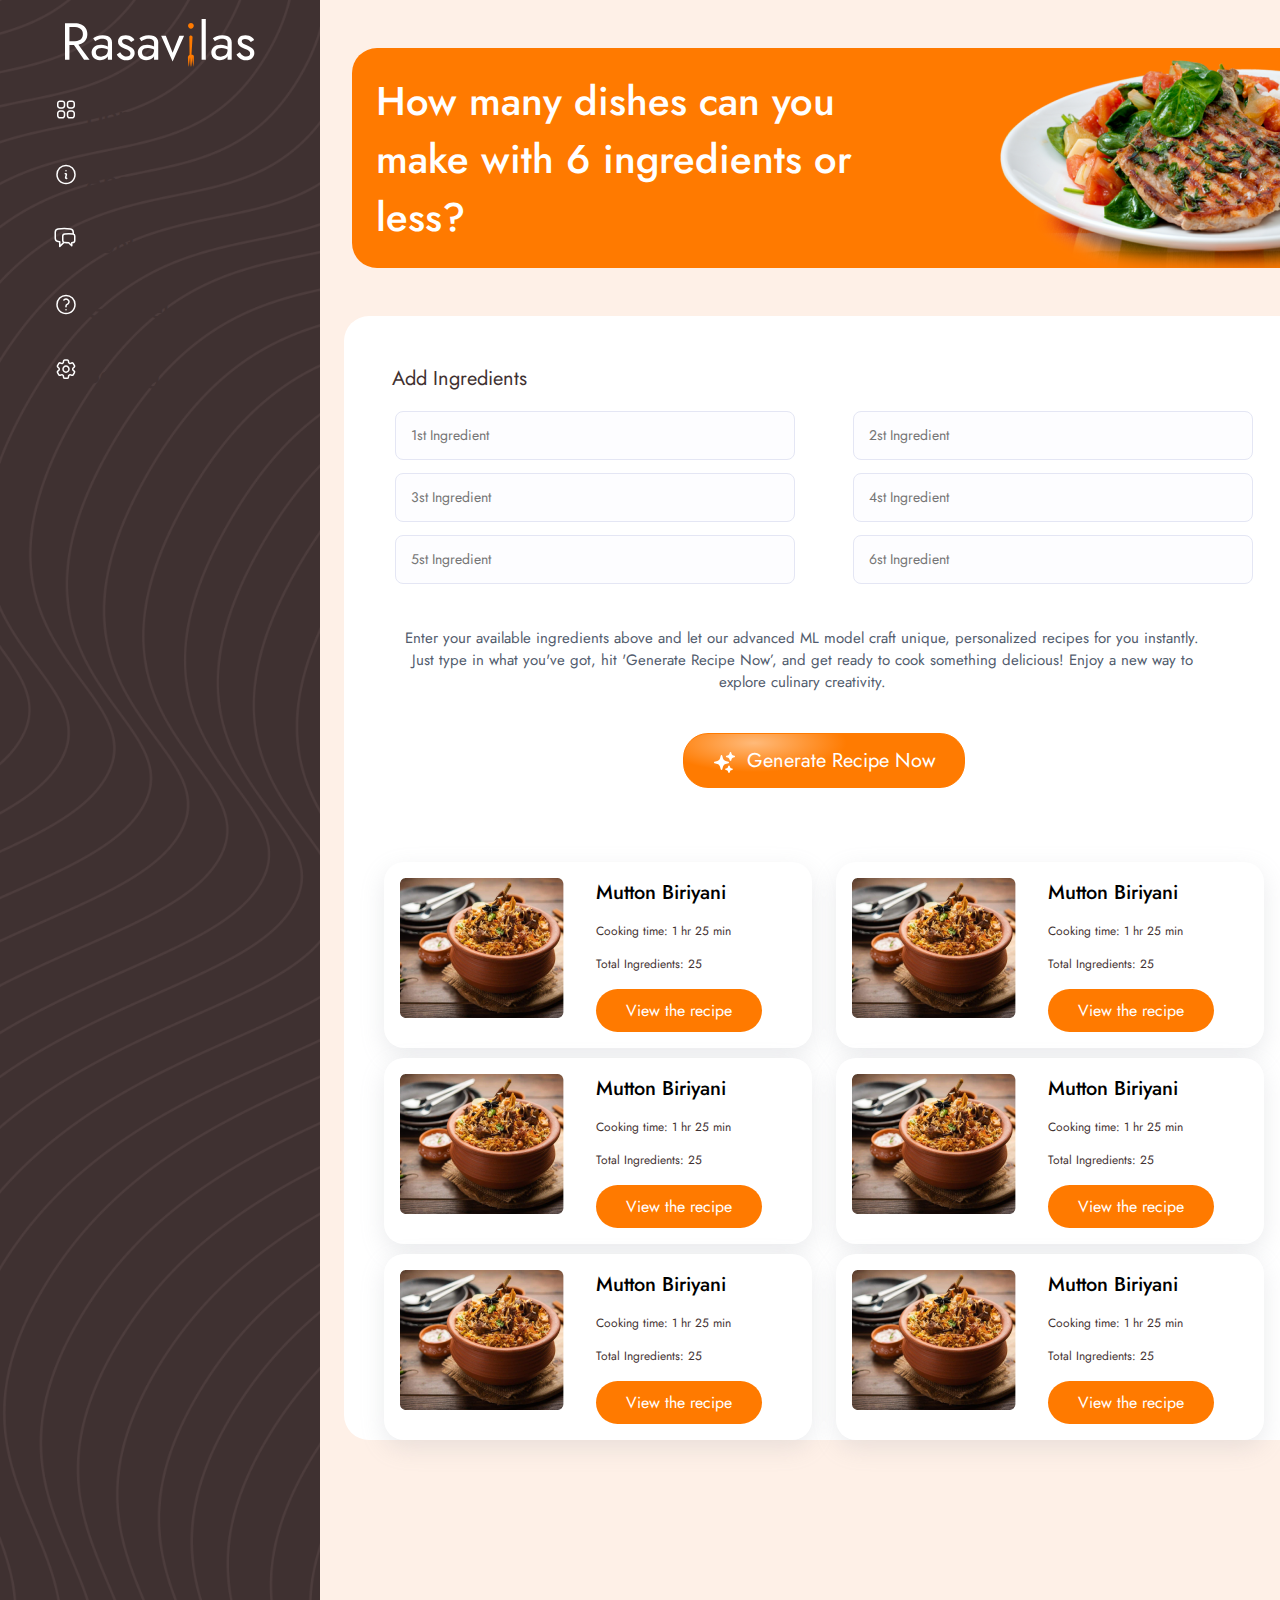
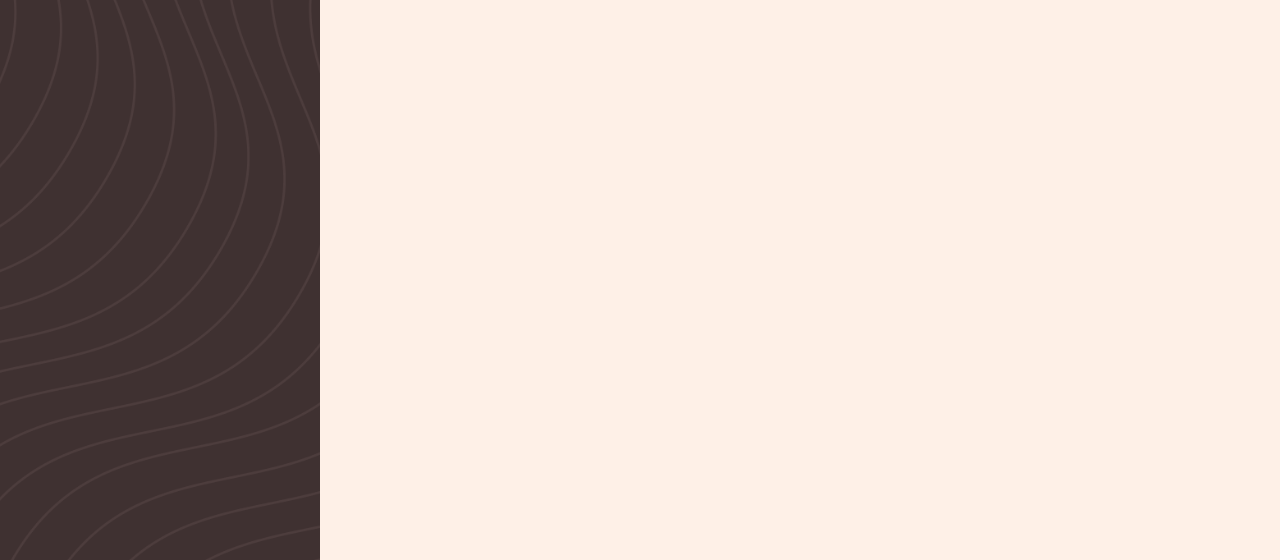
==== dashborad.html @ eaee3b4e "first commit" ====
<!DOCTYPE html>
<html lang="en">
  <head>
    <meta charset="utf-8" />
    <meta name="viewport" content="width=device-width, initial-scale=1" />
    <title>Food Generation</title>
    <link rel="stylesheet" href="./style.css" />
    <link
      href="https://cdn.jsdelivr.net/npm/bootstrap@5.3.3/dist/css/bootstrap.min.css"
      rel="stylesheet"
      integrity="sha384-QWTKZyjpPEjISv5WaRU9OFeRpok6YctnYmDr5pNlyT2bRjXh0JMhjY6hW+ALEwIH"
      crossorigin="anonymous" />
    <link rel="preconnect" href="https://fonts.googleapis.com" />
    <link rel="preconnect" href="https://fonts.gstatic.com" crossorigin />
    <link
      href="https://fonts.googleapis.com/css2?family=Jost:ital,wght@0,100..900;1,100..900&display=swap"
      rel="stylesheet" />
  </head>
  <body>
    <section class="MainContainer">
      <div class="d-flex">
        <div class="">
          <div class="dashboradSiderbar">
            <div>
              <svg
                width="190"
                height="48"
                viewBox="0 0 190 48"
                fill="none"
                xmlns="http://www.w3.org/2000/svg">
                <path
                  d="M128.728 36.6787C128.549 36.0975 127.386 35.7663 126.827 35.6733L126.491 35.6175L127.574 17.701C127.453 17.3936 127.076 16.7565 126.539 16.6673C125.086 16.2877 124.443 17.1805 124.304 17.6744C124.436 23.0967 124.674 34.3158 124.563 35.814C123.199 36.5524 122.896 37.8923 122.915 38.4699C122.972 40.8923 123.259 46.1449 123.953 47.7769C124.343 45.429 124.202 41.0967 124.703 38.0779C124.658 40.7705 125.137 46.4572 125.294 48C125.763 46.0098 125.608 40.5837 125.905 38.1054C125.767 40.6675 126.462 46.1604 126.887 47.7478C127.055 46.7415 127.295 41.1514 127.443 38.1886C127.518 40.4991 128.133 45.4386 128.425 47.831C128.899 46.0141 128.84 38.0762 128.896 37.7408C128.952 37.4054 128.952 37.4053 128.728 36.6787Z"
                  fill="#FF7A00" />
                <path
                  d="M8.97546 26.1104C8.97546 26.1104 10.4971 26.1397 11.4658 26.0507C12.4931 25.9564 13.4632 25.7564 13.4632 25.7564L24.5438 40.7323H19.0606L8.97546 26.1104ZM0 4.17767H4.43877V40.7323H0V4.17767ZM4.43877 8.09423V4.17767H9.92196C12.2893 4.17767 14.3955 4.63025 16.2407 5.53541C18.1206 6.40576 19.6002 7.65906 20.6795 9.29531C21.7935 10.9316 22.3505 12.8811 22.3505 15.144C22.3505 17.3721 21.7935 19.3217 20.6795 20.9928C19.6002 22.629 18.1206 23.8997 16.2407 24.8049C14.3955 25.6752 12.4432 26.1104 9.92196 26.1104H4.43877V22.1939H9.92196C11.4886 22.1939 12.8637 21.9153 14.0474 21.3583C15.2659 20.8013 16.2059 20.0006 16.8673 18.9562C17.5636 17.9117 17.9117 16.641 17.9117 15.144C17.9117 13.647 17.5636 12.3763 16.8673 11.3319C16.2059 10.2875 15.2659 9.48678 14.0474 8.92976C12.8637 8.37274 11.4886 8.09423 9.92196 8.09423H4.43877Z"
                  fill="white" />
                <path
                  d="M30.8401 33.3169C30.8401 34.2221 31.049 35.0054 31.4667 35.6668C31.9193 36.3283 32.5285 36.8331 33.2945 37.1812C34.0952 37.4946 35.0003 37.6512 36.0099 37.6512C37.2981 37.6512 38.4469 37.3901 39.4565 36.8679C40.5009 36.3457 41.3191 35.6146 41.9109 34.6746C42.5375 33.6999 42.8509 32.5858 42.8509 31.3325V34.5461C42.8509 36.0779 43.2164 37.2683 42.2764 38.2779C41.3713 39.2875 40.2398 40.036 38.8821 40.5234C37.5592 41.0108 36.2362 41.2545 34.9133 41.2545C33.4511 41.2545 32.076 40.9585 30.7879 40.3667C29.5346 39.7401 28.525 38.8523 27.759 37.7034C26.9931 36.5546 26.6102 35.162 26.6102 33.5258C26.6102 31.1932 27.4283 29.3307 29.0646 27.9382C30.7356 26.5108 33.0508 25.7971 36.0099 25.7971C37.7506 25.7971 39.1954 26.006 40.3443 26.4237C41.5279 26.8067 42.1411 27.0161 42.8374 27.5383C42.8374 27.9463 42.8374 27.7423 42.8374 28.1503L42.8509 30.5981C42.5657 30.3942 42.1024 30.0096 40.8143 29.6614C39.5261 29.2785 38.151 29.087 36.6888 29.087C35.3311 29.087 34.217 29.2611 33.3467 29.6092C32.5111 29.9574 31.8845 30.4448 31.4667 31.0714C31.049 31.6981 30.8401 32.4466 30.8401 33.3169ZM30.2134 22.2461L28.1768 19.165C29.082 18.5036 30.3179 17.8421 31.8845 17.1807C33.4859 16.5192 35.4007 16.1885 37.6288 16.1885C39.5087 16.1885 41.145 16.4844 42.5375 17.0762C43.9649 17.6332 45.0616 18.4514 45.8275 19.5306C46.6282 20.6098 47.0285 21.9328 47.0285 23.4994V40.7323H42.8509V24.0738C42.8509 23.2383 42.7116 22.5594 42.4331 22.0372C42.1546 21.4802 41.7542 21.045 41.232 20.7317C40.7446 20.4183 40.1702 20.1921 39.5087 20.0528C38.8473 19.9135 38.151 19.8439 37.4199 19.8439C36.2362 19.8439 35.157 19.9832 34.1822 20.2617C33.2422 20.5402 32.4415 20.8709 31.7801 21.2539C31.1186 21.6368 30.5964 21.9676 30.2134 22.2461Z"
                  fill="white" />
                <path
                  d="M55.0938 33.3691C55.5812 34.1002 56.1382 34.7791 56.7649 35.4057C57.3915 36.0324 58.1052 36.5372 58.9059 36.9201C59.7415 37.2683 60.6466 37.4423 61.6214 37.4423C62.8051 37.4423 63.7276 37.1812 64.3891 36.659C65.0854 36.102 65.4335 35.3535 65.4335 34.4135C65.4335 33.578 65.155 32.8817 64.598 32.3247C64.0758 31.7329 63.3969 31.2455 62.5614 30.8625C61.7259 30.4448 60.8381 30.0618 59.8981 29.7137C58.8537 29.2959 57.7919 28.8085 56.7126 28.2515C55.6682 27.6596 54.7805 26.9111 54.0494 26.006C53.3531 25.066 53.005 23.8997 53.005 22.5072C53.005 21.0798 53.3705 19.8961 54.1016 18.9562C54.8675 18.0162 55.8423 17.3199 57.026 16.8673C58.2445 16.4148 59.4978 16.1885 60.7859 16.1885C62.074 16.1885 63.2751 16.3973 64.3891 16.8151C65.538 17.2329 66.5476 17.7899 67.4179 18.4862C68.2883 19.1825 68.9671 19.9832 69.4545 20.8883L66.1124 23.0294C65.4509 22.1242 64.6154 21.3757 63.6058 20.7839C62.631 20.1921 61.517 19.8961 60.2637 19.8961C59.3933 19.8961 58.6448 20.0876 58.0182 20.4706C57.3915 20.8535 57.0782 21.4454 57.0782 22.2461C57.0782 22.8727 57.3219 23.4298 57.8093 23.9171C58.2967 24.4045 58.9233 24.8397 59.6892 25.2227C60.4551 25.6056 61.2559 25.9712 62.0914 26.3193C63.484 26.8763 64.7547 27.4856 65.9035 28.147C67.0524 28.7737 67.9575 29.5396 68.619 30.4447C69.3153 31.3499 69.6634 32.5162 69.6634 33.9435C69.6634 36.0324 68.8975 37.7731 67.3657 39.1656C65.8687 40.5582 63.8843 41.2545 61.4125 41.2545C59.8111 41.2545 58.3663 40.976 57.0782 40.4189C55.7901 39.8271 54.6934 39.0786 53.7883 38.1734C52.9179 37.2683 52.2565 36.3457 51.8039 35.4057L55.0938 33.3691Z"
                  fill="white" />
                <path
                  d="M77.0433 33.3169C77.0433 34.2221 77.2522 35.0054 77.6699 35.6668C78.1225 36.3283 78.7318 36.8331 79.4977 37.1812C80.2984 37.4946 81.2035 37.6512 82.2131 37.6512C83.5013 37.6512 84.6501 37.3901 85.6597 36.8679C86.7041 36.3457 87.5223 35.6146 88.1141 34.6746C88.7408 33.6999 89.0541 32.5858 89.0541 31.3325V34.4739C88.9386 36.1058 89.4196 37.2683 88.4796 38.2779C87.5745 39.2875 86.443 40.036 85.0853 40.5234C83.7624 41.0108 82.4394 41.2545 81.1165 41.2545C79.6543 41.2545 78.2792 40.9585 76.9911 40.3667C75.7378 39.7401 74.7282 38.8523 73.9622 37.7034C73.1963 36.5546 72.8134 35.162 72.8134 33.5258C72.8134 31.1932 73.6315 29.3307 75.2678 27.9382C76.9388 26.5108 79.254 25.7971 82.2131 25.7971C83.9538 25.7971 85.3986 26.006 86.5475 26.4237C87.7311 26.8067 88.3578 27.0662 89.0541 27.5885C89.0541 27.6228 89.0541 27.6211 89.0541 27.6374V30.5981C88.8472 30.3713 88.3056 30.0096 87.0175 29.6614C85.7293 29.2785 84.3542 29.087 82.892 29.087C81.5343 29.087 80.4202 29.2611 79.5499 29.6092C78.7143 29.9574 78.0877 30.4448 77.6699 31.0714C77.2522 31.6981 77.0433 32.4466 77.0433 33.3169ZM76.4166 22.2461L74.38 19.165C75.2852 18.5036 76.5211 17.8421 78.0877 17.1807C79.6891 16.5192 81.6039 16.1885 83.832 16.1885C85.7119 16.1885 87.3482 16.4844 88.7408 17.0762C90.1681 17.6332 91.2648 18.4514 92.0307 19.5306C92.8314 20.6098 93.2318 21.9328 93.2318 23.4994V40.7323H89.0541V24.0738C89.0541 23.2383 88.9148 22.5594 88.6363 22.0372C88.3578 21.4802 87.9574 21.045 87.4352 20.7317C86.9478 20.4183 86.3734 20.1921 85.7119 20.0528C85.0505 19.9135 84.3542 19.8439 83.6231 19.8439C82.4394 19.8439 81.3602 19.9832 80.3854 20.2617C79.4454 20.5402 78.6447 20.8709 77.9833 21.2539C77.3218 21.6368 76.7996 21.9676 76.4166 22.2461Z"
                  fill="white" />
                <path
                  d="M96.1333 16.7107H100.833L107.622 33.6824L114.411 16.7107H119.11L107.622 42.56L96.1333 16.7107Z"
                  fill="white" />
                <path d="M136.615 0H140.792V40.7323H136.615V0Z" fill="white" />
                <path
                  d="M150.53 33.3169C150.53 34.2221 150.739 35.0054 151.156 35.6668C151.609 36.3283 152.218 36.8331 152.984 37.1812C153.785 37.4946 154.69 37.6512 155.7 37.6512C156.988 37.6512 158.137 37.3901 159.146 36.8679C160.191 36.3457 161.009 35.6146 161.601 34.6746C162.227 33.6999 162.541 32.5858 162.541 31.3325L162.578 34.6779C162.578 34.6779 162.906 37.2683 161.966 38.2779C161.061 39.2875 159.93 40.036 158.572 40.5234C157.249 41.0108 155.926 41.2545 154.603 41.2545C153.141 41.2545 151.766 40.9585 150.478 40.3667C149.224 39.7401 148.215 38.8523 147.449 37.7034C146.683 36.5546 146.3 35.162 146.3 33.5258C146.3 31.1932 147.118 29.3307 148.754 27.9382C150.425 26.5108 152.741 25.7971 155.7 25.7971C157.44 25.7971 158.885 26.006 160.034 26.4237C161.218 26.8067 161.966 27.1304 162.541 27.5578C162.541 27.402 162.541 27.4953 162.541 27.5578V30.5981C162.541 30.5981 161.792 30.0096 160.504 29.6614C159.216 29.2785 157.841 29.087 156.379 29.087C155.021 29.087 153.907 29.2611 153.036 29.6092C152.201 29.9574 151.574 30.4448 151.156 31.0714C150.739 31.6981 150.53 32.4466 150.53 33.3169ZM149.903 22.2461L147.867 19.165C148.772 18.5036 150.008 17.8421 151.574 17.1807C153.176 16.5192 155.09 16.1885 157.319 16.1885C159.198 16.1885 160.835 16.4844 162.227 17.0762C163.655 17.6332 164.751 18.4514 165.517 19.5306C166.318 20.6098 166.718 21.9328 166.718 23.4994V40.7323H162.541V24.0738C162.541 23.2383 162.401 22.5594 162.123 22.0372C161.844 21.4802 161.444 21.045 160.922 20.7317C160.434 20.4183 159.86 20.1921 159.199 20.0528C158.537 19.9135 157.841 19.8439 157.11 19.8439C155.926 19.8439 154.847 19.9832 153.872 20.2617C152.932 20.5402 152.131 20.8709 151.47 21.2539C150.808 21.6368 150.286 21.9676 149.903 22.2461Z"
                  fill="white" />
                <path
                  d="M174.784 33.3691C175.271 34.1002 175.828 34.7791 176.455 35.4057C177.081 36.0324 177.795 36.5372 178.596 36.9201C179.431 37.2683 180.336 37.4423 181.311 37.4423C182.495 37.4423 183.417 37.1812 184.079 36.659C184.775 36.102 185.123 35.3535 185.123 34.4135C185.123 33.578 184.845 32.8817 184.288 32.3247C183.766 31.7329 183.087 31.2455 182.251 30.8625C181.416 30.4448 180.528 30.0618 179.588 29.7137C178.543 29.2959 177.482 28.8085 176.402 28.2515C175.358 27.6596 174.47 26.9111 173.739 26.006C173.043 25.066 172.695 23.8997 172.695 22.5072C172.695 21.0798 173.06 19.8961 173.791 18.9562C174.557 18.0162 175.532 17.3199 176.716 16.8673C177.934 16.4148 179.188 16.1885 180.476 16.1885C181.764 16.1885 182.965 16.3973 184.079 16.8151C185.228 17.2329 186.237 17.7899 187.108 18.4862C187.978 19.1825 188.657 19.9832 189.144 20.8883L185.802 23.0294C185.141 22.1242 184.305 21.3757 183.296 20.7839C182.321 20.1921 181.207 19.8961 179.953 19.8961C179.083 19.8961 178.335 20.0876 177.708 20.4706C177.081 20.8535 176.768 21.4454 176.768 22.2461C176.768 22.8727 177.012 23.4298 177.499 23.9171C177.986 24.4045 178.613 24.8397 179.379 25.2227C180.145 25.6056 180.946 25.9712 181.781 26.3193C183.174 26.8763 184.444 27.4856 185.593 28.147C186.742 28.7737 187.647 29.5396 188.309 30.4447C189.005 31.3499 189.353 32.5162 189.353 33.9435C189.353 36.0324 188.587 37.7731 187.055 39.1656C185.558 40.5582 183.574 41.2545 181.102 41.2545C179.501 41.2545 178.056 40.976 176.768 40.4189C175.48 39.8271 174.383 39.0786 173.478 38.1734C172.608 37.2683 171.946 36.3457 171.494 35.4057L174.784 33.3691Z"
                  fill="white" />
                <path
                  d="M123.049 6.78871C123.049 5.98799 123.328 5.30912 123.885 4.7521C124.477 4.19507 125.156 3.91656 125.922 3.91656C126.722 3.91656 127.401 4.19507 127.958 4.7521C128.515 5.30912 128.794 5.98799 128.794 6.78871C128.794 7.55462 128.515 8.23349 127.958 8.82532C127.401 9.38234 126.722 9.66086 125.922 9.66086C125.156 9.66086 124.477 9.38234 123.885 8.82532C123.328 8.23349 123.049 7.55462 123.049 6.78871Z"
                  fill="#FF7A00" />
              </svg>
            </div>
            <div class="">
              <ul>
                <li>
                  <a href="#" class="listItem">
                    <svg
                      width="24"
                      height="25"
                      viewBox="0 0 24 25"
                      fill="none"
                      xmlns="http://www.w3.org/2000/svg">
                      <path
                        d="M3.75 6.44141C3.75 5.83884 3.98705 5.26096 4.40901 4.83488C4.83097 4.4088 5.40326 4.16943 6 4.16943H8.25C8.84674 4.16943 9.41903 4.4088 9.84099 4.83488C10.2629 5.26096 10.5 5.83884 10.5 6.44141V8.71338C10.5 9.31594 10.2629 9.89383 9.84099 10.3199C9.41903 10.746 8.84674 10.9854 8.25 10.9854H6C5.40326 10.9854 4.83097 10.746 4.40901 10.3199C3.98705 9.89383 3.75 9.31594 3.75 8.71338V6.44141ZM3.75 16.2866C3.75 15.6841 3.98705 15.1062 4.40901 14.6801C4.83097 14.254 5.40326 14.0146 6 14.0146H8.25C8.84674 14.0146 9.41903 14.254 9.84099 14.6801C10.2629 15.1062 10.5 15.6841 10.5 16.2866V18.5586C10.5 19.1612 10.2629 19.739 9.84099 20.1651C9.41903 20.5912 8.84674 20.8306 8.25 20.8306H6C5.40326 20.8306 4.83097 20.5912 4.40901 20.1651C3.98705 19.739 3.75 19.1612 3.75 18.5586V16.2866ZM13.5 6.44141C13.5 5.83884 13.7371 5.26096 14.159 4.83488C14.581 4.4088 15.1533 4.16943 15.75 4.16943H18C18.5967 4.16943 19.169 4.4088 19.591 4.83488C20.0129 5.26096 20.25 5.83884 20.25 6.44141V8.71338C20.25 9.31594 20.0129 9.89383 19.591 10.3199C19.169 10.746 18.5967 10.9854 18 10.9854H15.75C15.1533 10.9854 14.581 10.746 14.159 10.3199C13.7371 9.89383 13.5 9.31594 13.5 8.71338V6.44141ZM13.5 16.2866C13.5 15.6841 13.7371 15.1062 14.159 14.6801C14.581 14.254 15.1533 14.0146 15.75 14.0146H18C18.5967 14.0146 19.169 14.254 19.591 14.6801C20.0129 15.1062 20.25 15.6841 20.25 16.2866V18.5586C20.25 19.1612 20.0129 19.739 19.591 20.1651C19.169 20.5912 18.5967 20.8306 18 20.8306H15.75C15.1533 20.8306 14.581 20.5912 14.159 20.1651C13.7371 19.739 13.5 19.1612 13.5 18.5586V16.2866Z"
                        stroke="white"
                        stroke-width="1.5"
                        stroke-linecap="round"
                        stroke-linejoin="round" />
                    </svg>

                    <div>Home</div>
                  </a>
                </li>
                <li>
                  <a href="#" class="listItem">
                    <svg
                      width="24"
                      height="25"
                      viewBox="0 0 24 25"
                      fill="none"
                      xmlns="http://www.w3.org/2000/svg">
                      <path
                        d="M11.25 11.7427L11.291 11.7225C11.4192 11.6578 11.5631 11.6316 11.7057 11.6469C11.8482 11.6622 11.9834 11.7185 12.0952 11.809C12.2071 11.8996 12.2909 12.0205 12.3368 12.1577C12.3826 12.2948 12.3886 12.4423 12.354 12.5828L11.646 15.4465C11.6111 15.587 11.6169 15.7347 11.6627 15.872C11.7084 16.0093 11.7922 16.1305 11.9041 16.2212C12.016 16.3118 12.1513 16.3682 12.294 16.3835C12.4367 16.3989 12.5807 16.3726 12.709 16.3078L12.75 16.2866M21 12.5C21 13.6934 20.7672 14.8752 20.3149 15.9778C19.8626 17.0804 19.1997 18.0822 18.364 18.9261C17.5282 19.77 16.5361 20.4394 15.4442 20.8961C14.3522 21.3528 13.1819 21.5879 12 21.5879C10.8181 21.5879 9.64778 21.3528 8.55585 20.8961C7.46392 20.4394 6.47177 19.77 5.63604 18.9261C4.80031 18.0822 4.13738 17.0804 3.68508 15.9778C3.23279 14.8752 3 13.6934 3 12.5C3 10.0897 3.94821 7.7782 5.63604 6.07389C7.32387 4.36958 9.61305 3.41211 12 3.41211C14.3869 3.41211 16.6761 4.36958 18.364 6.07389C20.0518 7.7782 21 10.0897 21 12.5ZM12 8.71338H12.008V8.72146H12V8.71338Z"
                        stroke="white"
                        stroke-width="1.5"
                        stroke-linecap="round"
                        stroke-linejoin="round" />
                    </svg>

                    <div>About Us</div>
                  </a>
                </li>
                <li>
                  <a href="#" class="listItem">
                    <svg
                      width="22"
                      height="21"
                      viewBox="0 0 22 21"
                      fill="none"
                      xmlns="http://www.w3.org/2000/svg">
                      <path
                        d="M19.25 7.011C20.134 7.295 20.75 8.139 20.75 9.108V13.394C20.75 14.53 19.903 15.494 18.77 15.587C18.43 15.614 18.09 15.639 17.75 15.659V18.75L14.75 15.75C13.396 15.75 12.056 15.695 10.73 15.587C10.4413 15.5637 10.1605 15.4813 9.905 15.345M19.25 7.011C19.0955 6.96127 18.9358 6.92939 18.774 6.916C16.0959 6.69368 13.4041 6.69368 10.726 6.916C9.595 7.01 8.75 7.973 8.75 9.108V13.394C8.75 14.231 9.21 14.974 9.905 15.345M19.25 7.011V5.137C19.25 3.516 18.098 2.111 16.49 1.902C14.4208 1.63379 12.3365 1.49951 10.25 1.5C8.135 1.5 6.052 1.637 4.01 1.902C2.402 2.111 1.25 3.516 1.25 5.137V11.363C1.25 12.984 2.402 14.389 4.01 14.598C4.587 14.673 5.167 14.738 5.75 14.792V19.5L9.905 15.345"
                        stroke="white"
                        stroke-width="1.5"
                        stroke-linecap="round"
                        stroke-linejoin="round" />
                    </svg>

                    <div>Contact Us</div>
                  </a>
                </li>
                <li>
                  <a href="#" class="listItem">
                    <svg
                      width="24"
                      height="25"
                      viewBox="0 0 24 25"
                      fill="none"
                      xmlns="http://www.w3.org/2000/svg">
                      <path
                        d="M9.879 7.97524C11.05 6.94023 12.95 6.94023 14.121 7.97524C15.293 9.01025 15.293 10.6885 14.121 11.7235C13.918 11.9042 13.691 12.0527 13.451 12.1698C12.706 12.5343 12.001 13.1786 12.001 14.0146V14.772M21 12.5C21 13.6934 20.7672 14.8752 20.3149 15.9778C19.8626 17.0804 19.1997 18.0822 18.364 18.9261C17.5282 19.77 16.5361 20.4394 15.4442 20.8961C14.3522 21.3528 13.1819 21.5879 12 21.5879C10.8181 21.5879 9.64778 21.3528 8.55585 20.8961C7.46392 20.4394 6.47177 19.77 5.63604 18.9261C4.80031 18.0822 4.13738 17.0804 3.68508 15.9778C3.23279 14.8752 3 13.6934 3 12.5C3 10.0897 3.94821 7.7782 5.63604 6.07389C7.32387 4.36958 9.61305 3.41211 12 3.41211C14.3869 3.41211 16.6761 4.36958 18.364 6.07389C20.0518 7.7782 21 10.0897 21 12.5ZM12 17.8013H12.008V17.8093H12V17.8013Z"
                        stroke="white"
                        stroke-width="1.5"
                        stroke-linecap="round"
                        stroke-linejoin="round" />
                    </svg>

                    <div>Get Help</div>
                  </a>
                </li>
                <li>
                  <a href="#" class="listItem">
                    <svg
                      width="24"
                      height="25"
                      viewBox="0 0 24 25"
                      fill="none"
                      xmlns="http://www.w3.org/2000/svg">
                      <path
                        d="M9.59396 3.97848C9.68396 3.43118 10.154 3.0293 10.704 3.0293H13.297C13.847 3.0293 14.317 3.43118 14.407 3.97848L14.62 5.27199C14.683 5.64964 14.933 5.96469 15.265 6.15048C15.339 6.19087 15.412 6.23429 15.485 6.27872C15.809 6.47664 16.205 6.53823 16.56 6.40393L17.777 5.94348C18.0264 5.84877 18.301 5.84652 18.5518 5.93713C18.8027 6.02774 19.0136 6.20533 19.147 6.43827L20.443 8.70721C20.576 8.94017 20.6229 9.21323 20.5753 9.47783C20.5277 9.74242 20.3887 9.98138 20.183 10.1522L19.18 10.9873C18.887 11.2296 18.742 11.6062 18.749 11.9889C18.7506 12.0748 18.7506 12.1606 18.749 12.2464C18.742 12.6281 18.887 13.0038 19.179 13.2461L20.184 14.0822C20.608 14.4356 20.718 15.0455 20.444 15.5262L19.146 17.7951C19.0128 18.028 18.8022 18.2056 18.5515 18.2964C18.3008 18.3872 18.0263 18.3852 17.777 18.2909L16.56 17.8304C16.205 17.6961 15.81 17.7577 15.484 17.9557C15.4115 18.0002 15.3381 18.0433 15.264 18.0849C14.933 18.2697 14.683 18.5847 14.62 18.9624L14.407 20.2549C14.317 20.8032 13.847 21.2051 13.297 21.2051H10.703C10.153 21.2051 9.68296 20.8032 9.59296 20.2559L9.37996 18.9624C9.31796 18.5847 9.06796 18.2697 8.73596 18.0839C8.66181 18.0426 8.58846 17.9998 8.51596 17.9557C8.19096 17.7577 7.79596 17.6961 7.43996 17.8304L6.22296 18.2909C5.97369 18.3853 5.69933 18.3874 5.44866 18.2968C5.19799 18.2062 4.98727 18.0288 4.85396 17.7961L3.55696 15.5272C3.4239 15.2942 3.37701 15.0211 3.42462 14.7565C3.47223 14.492 3.61125 14.253 3.81696 14.0822L4.82096 13.2471C5.11296 13.0048 5.25796 12.6281 5.25096 12.2454C5.2494 12.1596 5.2494 12.0738 5.25096 11.9879C5.25796 11.6062 5.11296 11.2306 4.82096 10.9883L3.81696 10.1522C3.6115 9.98143 3.47264 9.74266 3.42503 9.47829C3.37743 9.21392 3.42418 8.94108 3.55696 8.70822L4.85396 6.43928C4.98715 6.20616 5.19797 6.02836 5.44887 5.93756C5.69977 5.84676 5.97445 5.84886 6.22396 5.94348L7.43996 6.40393C7.79596 6.53823 8.19096 6.47664 8.51596 6.27872C8.58796 6.23429 8.66196 6.19087 8.73596 6.14947C9.06796 5.96469 9.31796 5.64964 9.37996 5.27199L9.59396 3.97848Z"
                        stroke="white"
                        stroke-width="1.5"
                        stroke-linecap="round"
                        stroke-linejoin="round" />
                      <path
                        d="M15 12.1172C15 12.9206 14.6839 13.6911 14.1213 14.2592C13.5587 14.8273 12.7956 15.1465 12 15.1465C11.2044 15.1465 10.4413 14.8273 9.87868 14.2592C9.31607 13.6911 9 12.9206 9 12.1172C9 11.3138 9.31607 10.5433 9.87868 9.97515C10.4413 9.40705 11.2044 9.08789 12 9.08789C12.7956 9.08789 13.5587 9.40705 14.1213 9.97515C14.6839 10.5433 15 11.3138 15 12.1172Z"
                        stroke="white"
                        stroke-width="1.5"
                        stroke-linecap="round"
                        stroke-linejoin="round" />
                    </svg>

                    <div>Setting</div>
                  </a>
                </li>
              </ul>
            </div>
          </div>
        </div>
        <div class="p-4">
          <div class="bannerCard m-2 mt-4">
            <p class="bannertitle p-4">
              How many dishes can you make with 6 ingredients or less?
            </p>
            <img
              src="./images/image 3.png"
              alt=""
              srcset=""
              class="img-fluid" />
          </div>
          <div class="FormCard mt-5">
            <form class="p-5">
              <h1 class="formtitle">Add Ingredients</h1>

              <div class="d-flex justify-content-between">
                <input
                  type="text"
                  id="firstIngredient"
                  placeholder="1st Ingredient" />
                <input
                  type="text"
                  id="firstIngredient"
                  placeholder="2st Ingredient" />
              </div>
              <div class="d-flex justify-content-between">
                <input
                  type="text"
                  id="firstIngredient"
                  placeholder="3st Ingredient" />
                <input
                  type="text"
                  id="firstIngredient"
                  placeholder="4st Ingredient" />
              </div>
              <div class="d-flex justify-content-between">
                <input
                  type="text"
                  id="firstIngredient"
                  placeholder="5st Ingredient" />
                <input
                  type="text"
                  id="firstIngredient"
                  placeholder="6st Ingredient" />
              </div>
              <p class="paragraph">
                Enter your available ingredients above and let our advanced ML
                model craft unique, personalized recipes for you instantly. Just
                type in what you've got, hit 'Generate Recipe Now’, and get
                ready to cook something delicious! Enjoy a new way to explore
                culinary creativity.
              </p>

              <div class="d-flex justify-content-center">
                <button class="OrangeBtn mt-4 text-center">
                  <div>
                    <svg
                      width="25"
                      height="25"
                      viewBox="0 0 25 25"
                      fill="none"
                      xmlns="http://www.w3.org/2000/svg">
                      <path
                        fill-rule="evenodd"
                        clip-rule="evenodd"
                        d="M9.49995 5C9.66291 5.00003 9.82143 5.05315 9.95152 5.1513C10.0816 5.24945 10.1762 5.3873 10.2209 5.544L11.0339 8.39C11.209 9.00292 11.5374 9.5611 11.9881 10.0118C12.4388 10.4626 12.997 10.7909 13.6099 10.966L16.4559 11.779C16.6125 11.8239 16.7503 11.9185 16.8483 12.0486C16.9464 12.1786 16.9994 12.3371 16.9994 12.5C16.9994 12.6629 16.9464 12.8214 16.8483 12.9514C16.7503 13.0815 16.6125 13.1761 16.4559 13.221L13.6099 14.034C12.997 14.2091 12.4388 14.5374 11.9881 14.9882C11.5374 15.4389 11.209 15.9971 11.0339 16.61L10.2209 19.456C10.1761 19.6126 10.0815 19.7503 9.95139 19.8484C9.82131 19.9464 9.66284 19.9995 9.49995 19.9995C9.33705 19.9995 9.17859 19.9464 9.04851 19.8484C8.91843 19.7503 8.82381 19.6126 8.77895 19.456L7.96595 16.61C7.7909 15.9971 7.4625 15.4389 7.01178 14.9882C6.56105 14.5374 6.00287 14.2091 5.38995 14.034L2.54395 13.221C2.38735 13.1761 2.24962 13.0815 2.15157 12.9514C2.05352 12.8214 2.00049 12.6629 2.00049 12.5C2.00049 12.3371 2.05352 12.1786 2.15157 12.0486C2.24962 11.9185 2.38735 11.8239 2.54395 11.779L5.38995 10.966C6.00287 10.7909 6.56105 10.4626 7.01178 10.0118C7.4625 9.5611 7.7909 9.00292 7.96595 8.39L8.77895 5.544C8.82371 5.3873 8.91829 5.24945 9.04838 5.1513C9.17847 5.05315 9.33698 5.00003 9.49995 5ZM18.4999 2C18.6673 1.99991 18.8298 2.05576 18.9617 2.15869C19.0936 2.26161 19.1873 2.40569 19.2279 2.568L19.4859 3.604C19.7219 4.544 20.4559 5.278 21.3959 5.514L22.4319 5.772C22.5946 5.81228 22.739 5.90586 22.8423 6.0378C22.9455 6.16974 23.0016 6.33246 23.0016 6.5C23.0016 6.66754 22.9455 6.83026 22.8423 6.9622C22.739 7.09414 22.5946 7.18772 22.4319 7.228L21.3959 7.486C20.4559 7.722 19.7219 8.456 19.4859 9.396L19.2279 10.432C19.1877 10.5946 19.0941 10.7391 18.9621 10.8423C18.8302 10.9456 18.6675 11.0017 18.4999 11.0017C18.3324 11.0017 18.1697 10.9456 18.0377 10.8423C17.9058 10.7391 17.8122 10.5946 17.7719 10.432L17.5139 9.396C17.3986 8.93443 17.1599 8.5129 16.8235 8.17648C16.487 7.84005 16.0655 7.60139 15.6039 7.486L14.5679 7.228C14.4053 7.18772 14.2609 7.09414 14.1576 6.9622C14.0544 6.83026 13.9983 6.66754 13.9983 6.5C13.9983 6.33246 14.0544 6.16974 14.1576 6.0378C14.2609 5.90586 14.4053 5.81228 14.5679 5.772L15.6039 5.514C16.0655 5.39861 16.487 5.15995 16.8235 4.82352C17.1599 4.4871 17.3986 4.06557 17.5139 3.604L17.7719 2.568C17.8125 2.40569 17.9063 2.26161 18.0382 2.15869C18.1701 2.05576 18.3326 1.99991 18.4999 2ZM16.9999 15.5C17.1575 15.4999 17.311 15.5494 17.4388 15.6415C17.5666 15.7336 17.6622 15.8636 17.7119 16.013L18.1059 17.196C18.2559 17.643 18.6059 17.995 19.0539 18.144L20.2369 18.539C20.3859 18.589 20.5154 18.6845 20.6071 18.8121C20.6989 18.9397 20.7482 19.0929 20.7482 19.25C20.7482 19.4071 20.6989 19.5603 20.6071 19.6879C20.5154 19.8155 20.3859 19.911 20.2369 19.961L19.0539 20.356C18.6069 20.506 18.2549 20.856 18.1059 21.304L17.7109 22.487C17.6609 22.636 17.5654 22.7655 17.4378 22.8572C17.3103 22.9489 17.1571 22.9983 16.9999 22.9983C16.8428 22.9983 16.6896 22.9489 16.5621 22.8572C16.4345 22.7655 16.339 22.636 16.2889 22.487L15.8939 21.304C15.8203 21.0833 15.6963 20.8827 15.5318 20.7182C15.3672 20.5537 15.1667 20.4297 14.9459 20.356L13.7629 19.961C13.614 19.911 13.4845 19.8155 13.3927 19.6879C13.301 19.5603 13.2516 19.4071 13.2516 19.25C13.2516 19.0929 13.301 18.9397 13.3927 18.8121C13.4845 18.6845 13.614 18.589 13.7629 18.539L14.9459 18.144C15.3929 17.994 15.7449 17.644 15.8939 17.196L16.2889 16.013C16.3387 15.8637 16.4341 15.7339 16.5617 15.6418C16.6893 15.5497 16.8426 15.5001 16.9999 15.5Z"
                        fill="white" />
                    </svg>
                  </div>
                  <div>Generate Recipe Now</div>
                </button>
              </div>
            </form>
            <div class="container">
              <div class="row m-3">
                <div class="col-md-6">
                  <div class="FoodCard d-flex">
                    <div class="p-3">
                      <img
                        src="./images//Rectangle 13.png"
                        class="img-fluid foodcardImg"
                        alt="" />
                    </div>
                    <div class="p-3">
                      <p class="FoodCardTitle">Mutton Biriyani</p>
                      <p class="FoodCardText">Cooking time: 1 hr 25 min</p>
                      <p class="FoodCardText">Total Ingredients: 25</p>
                      <button class="FoodCardBtn">View the recipe</button>
                    </div>
                  </div>
                </div>
                <div class="col-md-6">
                  <div class="FoodCard d-flex">
                    <div class="p-3">
                      <img
                        src="./images//Rectangle 13.png"
                        class="img-fluid foodcardImg"
                        alt="" />
                    </div>
                    <div class="p-3">
                      <p class="FoodCardTitle">Mutton Biriyani</p>
                      <p class="FoodCardText">Cooking time: 1 hr 25 min</p>
                      <p class="FoodCardText">Total Ingredients: 25</p>
                      <button class="FoodCardBtn">View the recipe</button>
                    </div>
                  </div>
                </div>
                <div class="col-md-6">
                  <div class="FoodCard d-flex">
                    <div class="p-3">
                      <img
                        src="./images//Rectangle 13.png"
                        class="img-fluid foodcardImg"
                        alt="" />
                    </div>
                    <div class="p-3">
                      <p class="FoodCardTitle">Mutton Biriyani</p>
                      <p class="FoodCardText">Cooking time: 1 hr 25 min</p>
                      <p class="FoodCardText">Total Ingredients: 25</p>
                      <button class="FoodCardBtn">View the recipe</button>
                    </div>
                  </div>
                </div>
                <div class="col-md-6">
                  <div class="FoodCard d-flex">
                    <div class="p-3">
                      <img
                        src="./images//Rectangle 13.png"
                        class="img-fluid foodcardImg"
                        alt="" />
                    </div>
                    <div class="p-3">
                      <p class="FoodCardTitle">Mutton Biriyani</p>
                      <p class="FoodCardText">Cooking time: 1 hr 25 min</p>
                      <p class="FoodCardText">Total Ingredients: 25</p>
                      <button class="FoodCardBtn">View the recipe</button>
                    </div>
                  </div>
                </div>
                <div class="col-md-6">
                  <div class="FoodCard d-flex">
                    <div class="p-3">
                      <img
                        src="./images//Rectangle 13.png"
                        class="img-fluid foodcardImg"
                        alt="" />
                    </div>
                    <div class="p-3">
                      <p class="FoodCardTitle">Mutton Biriyani</p>
                      <p class="FoodCardText">Cooking time: 1 hr 25 min</p>
                      <p class="FoodCardText">Total Ingredients: 25</p>
                      <button class="FoodCardBtn">View the recipe</button>
                    </div>
                  </div>
                </div>
                <div class="col-md-6">
                  <div class="FoodCard d-flex">
                    <div class="p-3">
                      <img
                        src="./images//Rectangle 13.png"
                        class="img-fluid foodcardImg"
                        alt="" />
                    </div>
                    <div class="p-3">
                      <p class="FoodCardTitle">Mutton Biriyani</p>
                      <p class="FoodCardText">Cooking time: 1 hr 25 min</p>
                      <p class="FoodCardText">Total Ingredients: 25</p>
                      <button class="FoodCardBtn">View the recipe</button>
                    </div>
                  </div>
                </div>
              </div>
            </div>
          </div>
        </div>
      </div>
    </section>
    <script
      src="https://cdn.jsdelivr.net/npm/bootstrap@5.3.3/dist/js/bootstrap.bundle.min.js"
      integrity="sha384-YvpcrYf0tY3lHB60NNkmXc5s9fDVZLESaAA55NDzOxhy9GkcIdslK1eN7N6jIeHz"
      crossorigin="anonymous"></script>
  </body>
</html>
---- style.css ----
.body {
  margin: 0px;
  padding: 0px;
}

.MainContainer {
  background-color: #fef0e7;
  position: relative;
}
a:link {
  text-decoration: none !important;

  font-family: "Jost";
  font-style: normal;
  font-weight: 500;
  font-size: 24px;
  line-height: 35px;

  color: #3f3131;
}
.Logo {
  display: none !important;
}

.sidebar {
  background-image: url(./images/Frame\ 6.png);
  position: absolute;
  background-position: center;
  background-repeat: no-repeat;
  background-size: cover;
  width: 400px;
  height: 200vh;
  right: 0px;
  border-radius: 0px 0px 20px 20px;
  z-index: 1;
}
.BTN {
  box-sizing: border-box;

  display: flex;
  flex-direction: row;
  justify-content: center;
  align-items: center;
  padding: 12px 28px;
  gap: 10px;

  width: 298px;

  background: radial-gradient(
    33.07% 54.72% at 25% 16.98%,
    #ffffff 0%,
    #ffffff 100%
  );
  border-radius: 25px;

  display: flex !important;
  justify-content: space-around !important;
  color: #ff7a00 !important;
  font-size: 20px !important;
  border-radius: 20px !important;
  background-color: #fff !important;

  position: absolute;
  align-items: center;
  right: -50px;
  top: -19px;
}
.GenerationBTN {
  z-index: 11;
  justify-content: center !important;
  display: flex !important;
  position: relative;
}
.miniText {
  margin-top: 10px;
  font-family: "Jost";
  font-style: normal;
  font-weight: 400;
  font-size: 36px;

  color: #4d3d3d;
}
.title {
  font-family: "Jost";
  font-style: normal;
  font-weight: 700;
  font-size: 64px;

  color: #4d3d3d;
}

.plate {
  position: absolute;
  width: 400.98px;
  height: 400.48px;

  z-index: 10;
}

.banner {
  position: absolute;
  width: 500px;
  height: 208px;
  top: -10px;
  z-index: 10;
}
.OrangeBtn {
  border: 1px solid #ff7b01;

  font-family: "Jost";
  font-style: normal;
  font-weight: 400;
  font-size: 20px;
  line-height: 29px;

  color: #ffffff;

  box-sizing: border-box;

  display: flex;

  justify-content: center;
  align-items: center;
  padding: 12px 28px;
  gap: 10px;

  background: radial-gradient(
    33.07% 54.72% at 25% 16.98%,
    #ffba7a 0%,
    #ff7b01 100%
  ) !important;
  border-radius: 25px;
}

.customCard {
  background: #ffffff;
  position: relative;
  display: flex;
  justify-content: center;
  align-items: center;
  flex-direction: column;
  height: 132px;
  border-radius: 20px;
  width: 224px;
}
.food {
  /* image_4__1_-removebg-preview 1 */

  position: absolute;
  width: 172px;
  left: 30px;
  top: -50px;
  height: 113.34px;
}
.foodName {
  margin-top: 70px;

  font-family: "Jost";
  font-style: normal;
  font-weight: 500;
  font-size: 20px;

  color: #4d3d3d;
}
.foodNameTitle {
  font-family: "Jost";
  font-style: normal;
  font-weight: 300;
  font-size: 14px;
  line-height: 20px;

  color: #000000;
}
.listItem {
  display: flex;
  color: #ffff;
  flex-direction: row;
  justify-content: start;
  margin-left: -100px;
  padding: 0px;

  margin-top: 30px;
  gap: 8px;
}
li {
  list-style: none;
}
.dashboradSiderbar {
  background-image: url(./images/Frame\ 6.png);
  background-position: center;
  background-size: cover;
  background-repeat: no-repeat;
  align-items: center;
  flex-direction: column;
  display: flex;
  padding-top: 19px;
  width: 320px;
  height: 240vh;
}
.bannerCard {
  background-color: #ff7a00;
  border-radius: 25px;
  width: 60rem;
  display: flex;
  justify-content: space-between;
  height: 220px;
}
.bannertitle {
  font-family: "Jost";
  font-style: normal;
  font-weight: 500;
  font-size: 40px;
  line-height: 58px;
  max-width: 573px;
  color: #ffffff;
}
.FormCard {
  width: 60rem;

  background: #ffffff;
  border-radius: 25px;
}
.formtitle {
  font-family: "Jost";
  font-style: normal;
  font-weight: 400;
  font-size: 20px;
  line-height: 29px;
  color: #3f3131;
}
#firstIngredient {
  width: 25rem;
  margin: 3px;
  margin-top: 10px;
  padding: 15px;
  background: #fdfdff;
  border: 1px solid #e4e6f4;
  border-radius: 8px;
  font-family: "Jost";
  font-style: normal;
  font-weight: 400;
  font-size: 14px;
  line-height: 17px;
  color: #525c6d;
}
.paragraph {
  font-family: "Jost";
  font-style: normal;
  margin-top: 40px;
  max-width: 820px;
  font-weight: 400;
  font-size: 15px;
  line-height: 22px;
  text-align: center;

  color: #525c6d;
}
.FoodCard {
  padding: 0px;
  margin-top: 10px;
  background-color: #fff;
  border-radius: 20px;
  box-shadow: rgba(149, 157, 165, 0.2) 0px 8px 24px;
}
.FoodCardTitle {
  font-family: "Jost";
  font-style: normal;
  font-weight: 500;
  font-size: 20px;
  line-height: 29px;

  color: #000000;
}
.FoodCardText {
  font-family: "Jost";
  font-style: normal;
  font-weight: 400;
  font-size: 12px;
  line-height: 17px;

  color: #3f3131;
}
.FoodCardBtn {
  background: #ff7a00;
  border-radius: 25px;
  border: none;
  padding: 10px 30px;

  font-family: "Jost";
  font-style: normal;
  font-weight: 400;
  font-size: 16px;
  line-height: 23px;
  text-align: center;

  color: #ffffff;
}
@media (max-width: 1024px) {
  .sidebar {
    display: none;
  }
  .GenerationBTN {
    display: none;
  }
  .BTN {
    width: 220px;
    font-size: 16px !important;
    right: -125px;
    top: -19px;
  }
}

@media (max-width: 912px) {
  .plate {
    position: relative !important;
    margin-top: 30px;
    text-align: center;
    height: 500px;
  }
  .banner {
    top: 140px;
    margin-top: 30px;
    text-align: center;
    height: 500px;
  }
  .Logo {
    display: block !important;
    position: absolute;
    left: 97px;
    top: 10px;
  }
  .navbar-brand {
    display: none;
  }
  .BTN {
    right: 245px;
    top: 10px;
  }
  .navbar-nav {
    margin-top: 40px;
    margin-left: 40px;
  }
}
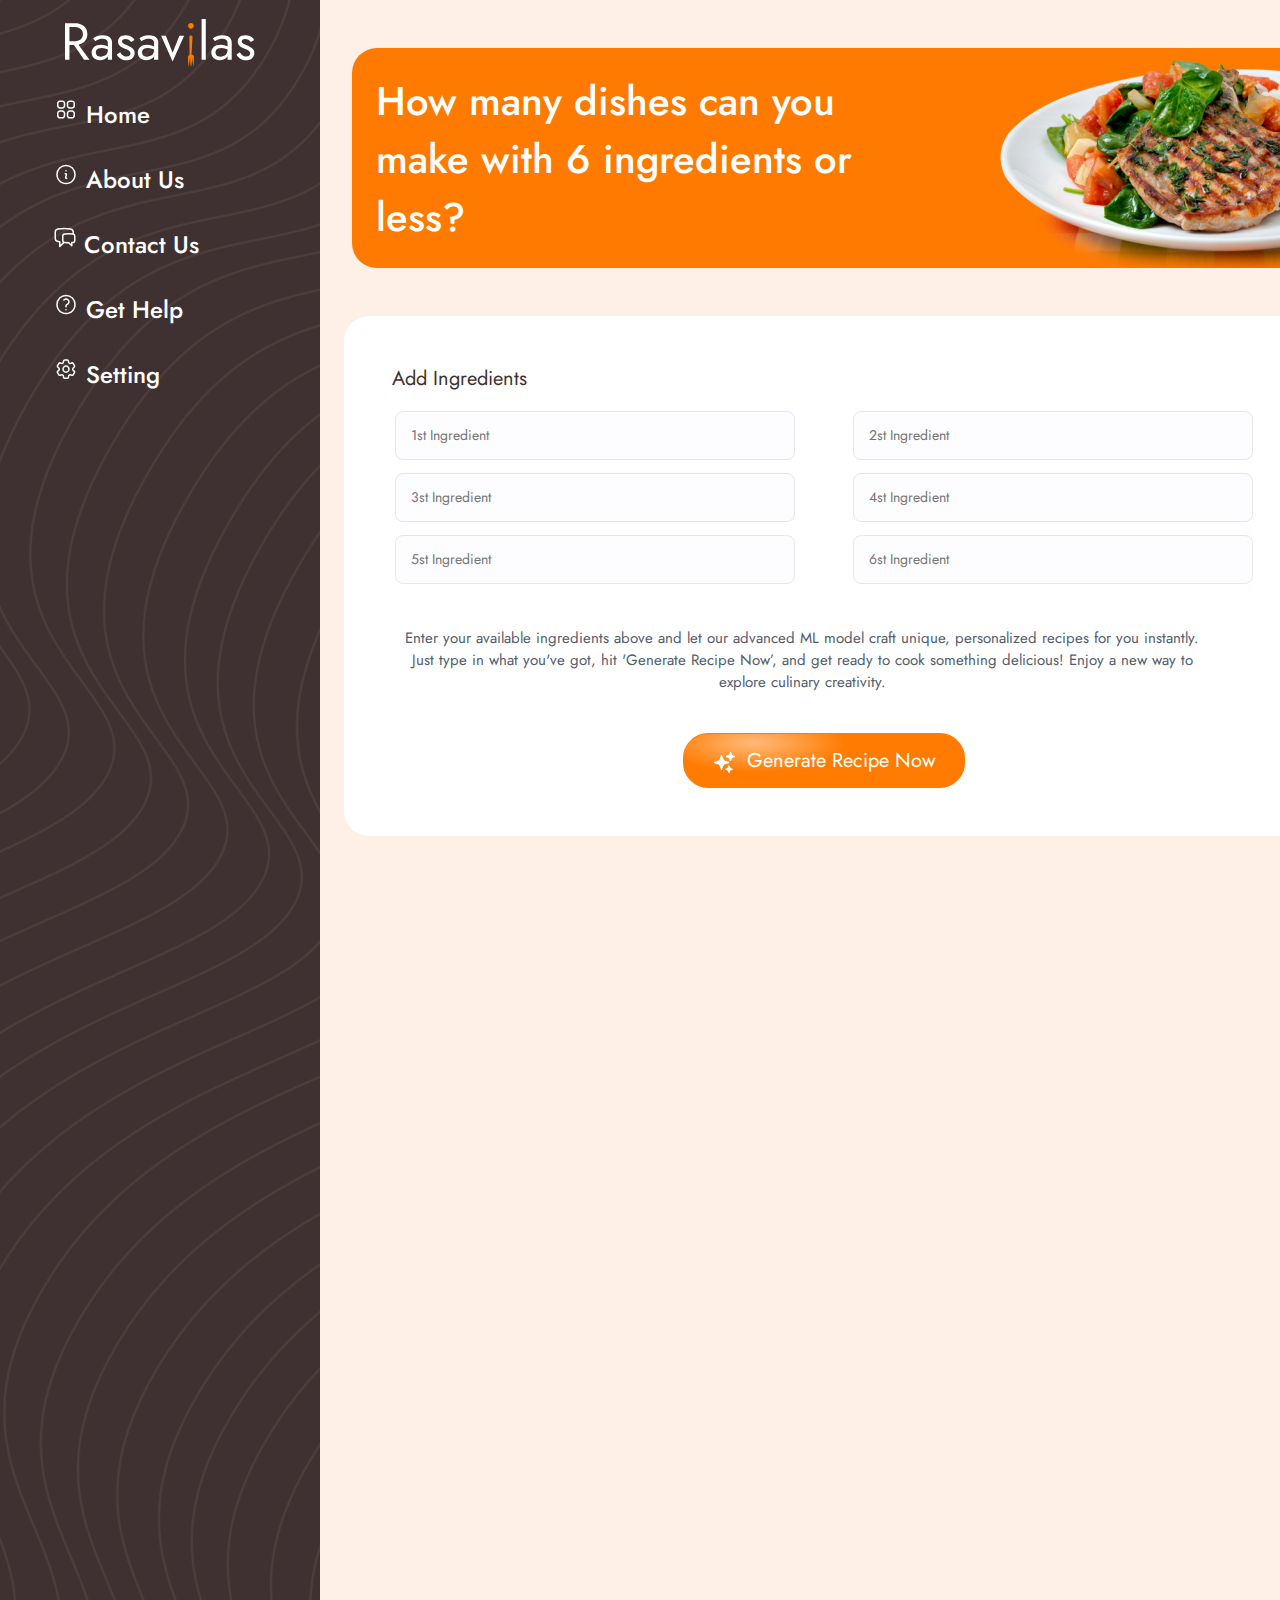
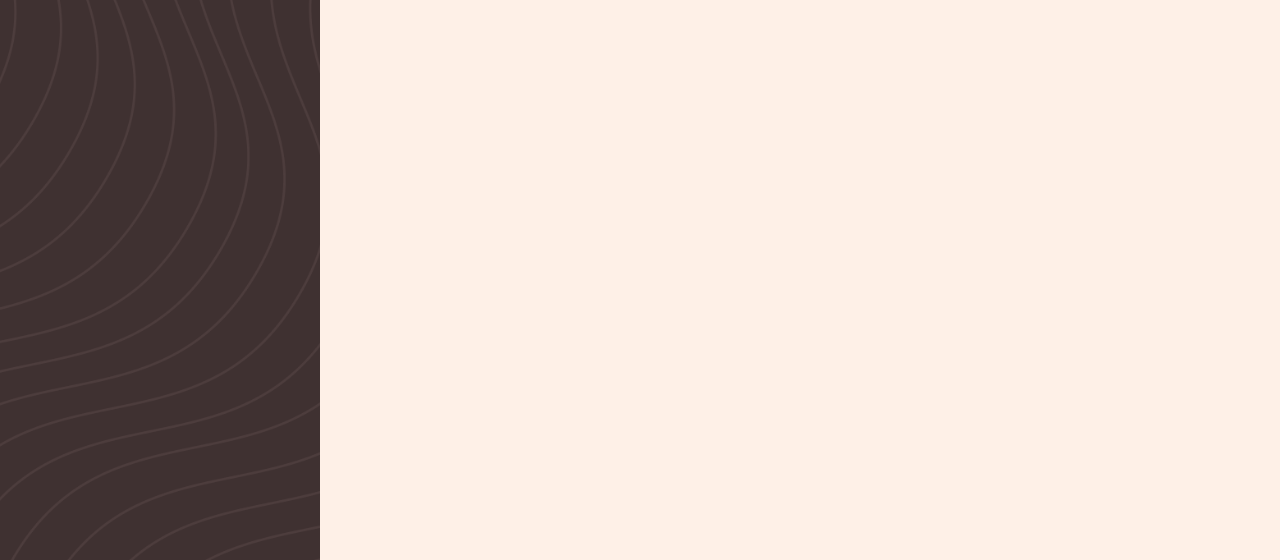
==== commit 948f3c28: "ss" ====
--- a/dashborad.html
+++ b/dashborad.html
@@ -219,7 +219,10 @@
               </p>
 
               <div class="d-flex justify-content-center">
-                <button class="OrangeBtn mt-4 text-center">
+                <button
+                  type="button"
+                  class="OrangeBtn mt-4 text-center"
+                  onclick="toggleFoodCard()">
                   <div>
                     <svg
                       width="25"
@@ -238,7 +241,7 @@
                 </button>
               </div>
             </form>
-            <div class="container">
+            <div class="container Hide">
               <div class="row m-3">
                 <div class="col-md-6">
                   <div class="FoodCard d-flex">
@@ -342,9 +345,11 @@
         </div>
       </div>
     </section>
-    <script
-      src="https://cdn.jsdelivr.net/npm/bootstrap@5.3.3/dist/js/bootstrap.bundle.min.js"
-      integrity="sha384-YvpcrYf0tY3lHB60NNkmXc5s9fDVZLESaAA55NDzOxhy9GkcIdslK1eN7N6jIeHz"
-      crossorigin="anonymous"></script>
+    <script>
+      function toggleFoodCard() {
+        var foodCard = document.querySelector(".Hide");
+        foodCard.classList.remove("Hidegit");
+      }
+    </script>
   </body>
 </html>
--- a/style.css
+++ b/style.css
@@ -173,7 +173,7 @@
 }
 .listItem {
   display: flex;
-  color: #ffff;
+  color: #ffff !important;
   flex-direction: row;
   justify-content: start;
   margin-left: -100px;
@@ -255,6 +255,9 @@
 
   color: #525c6d;
 }
+.Hide {
+  display: none !important;
+}
 .FoodCard {
   padding: 0px;
   margin-top: 10px;
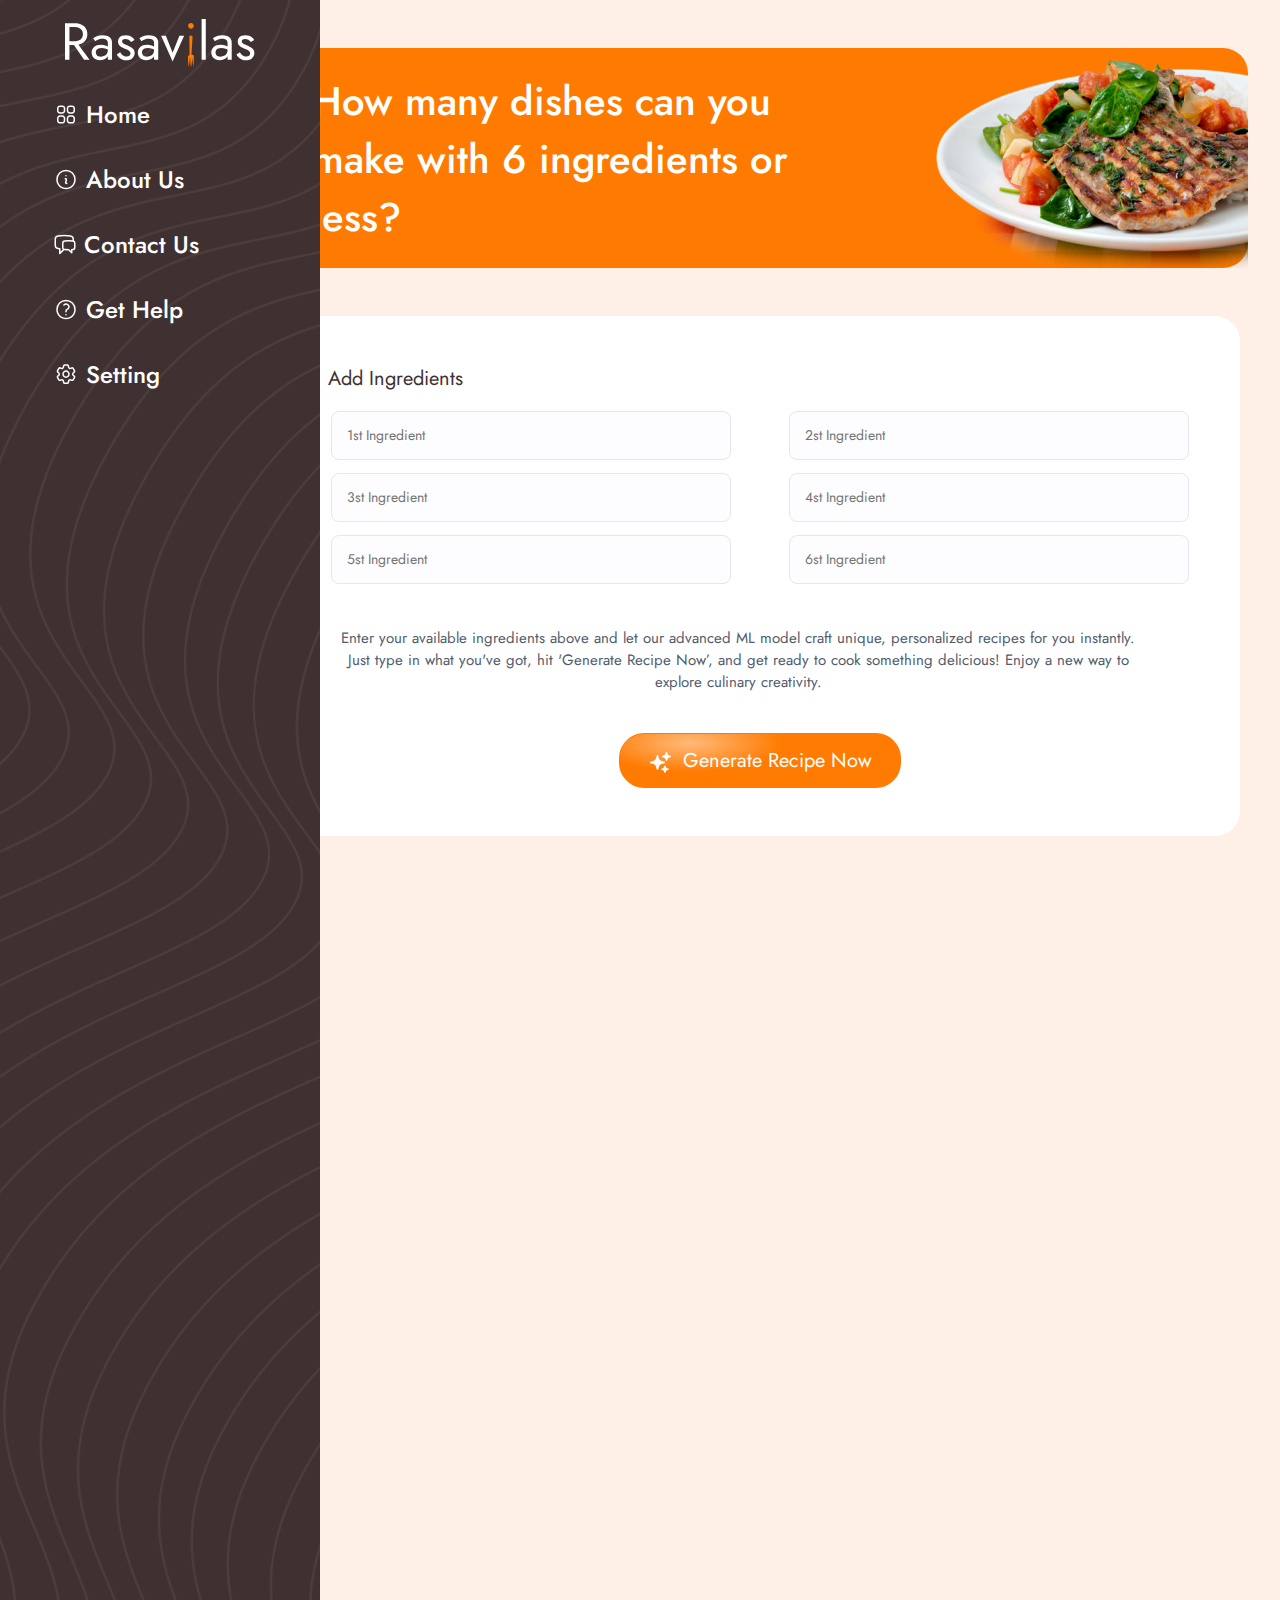
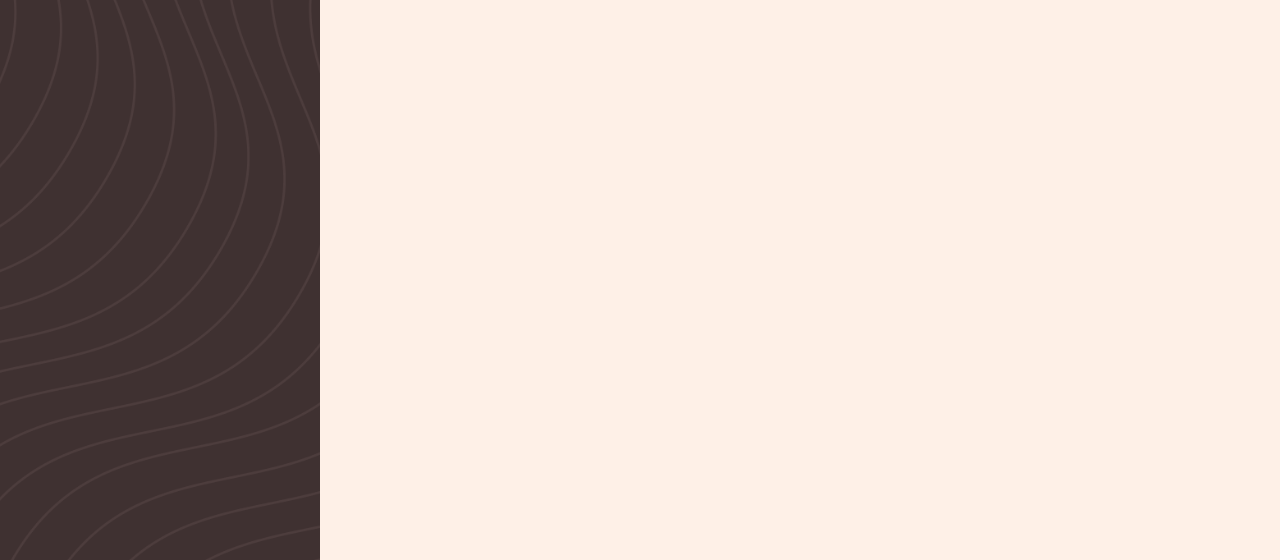
==== commit ab554a82: "ss" ====
--- a/dashborad.html
+++ b/dashborad.html
@@ -18,7 +18,7 @@
   </head>
   <body>
     <section class="MainContainer">
-      <div class="d-flex">
+      <div class="d-flex justify-content-between">
         <div class="">
           <div class="dashboradSiderbar">
             <div>
--- a/style.css
+++ b/style.css
@@ -1,11 +1,17 @@
-.body {
+body {
   margin: 0px;
   padding: 0px;
+  background-color: #fef0e7 !important;
 }
 
 .MainContainer {
   background-color: #fef0e7;
   position: relative;
+}
+.MainContainer1 {
+  background-color: #fef0e7;
+  position: relative;
+  max-height: 130vh;
 }
 a:link {
   text-decoration: none !important;
@@ -176,6 +182,7 @@
   color: #ffff !important;
   flex-direction: row;
   justify-content: start;
+  align-items: center;
   margin-left: -100px;
   padding: 0px;
 
@@ -186,6 +193,7 @@
   list-style: none;
 }
 .dashboradSiderbar {
+  position: absolute;
   background-image: url(./images/Frame\ 6.png);
   background-position: center;
   background-size: cover;
